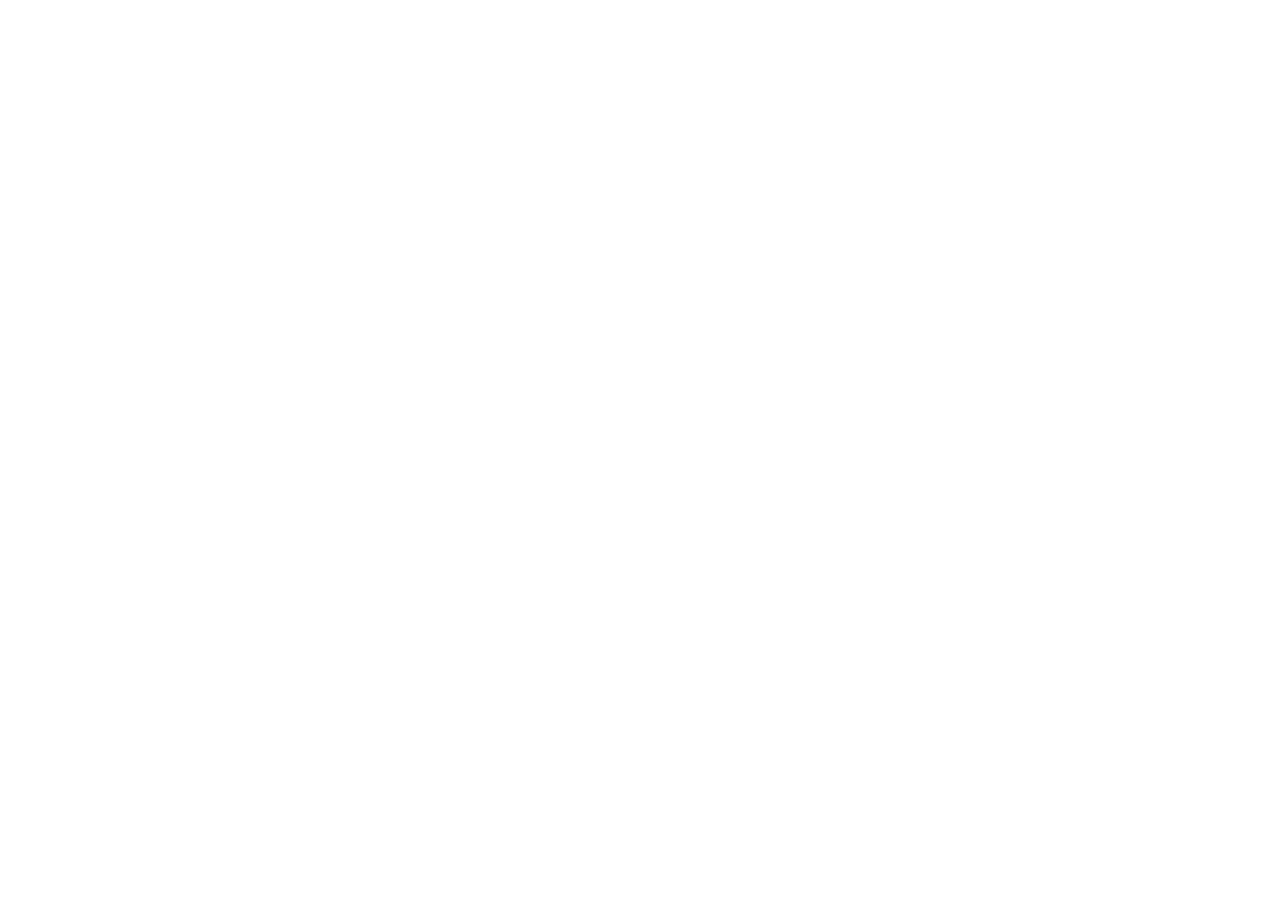
==== index.html @ 2794810e "first commit" ====
<!DOCTYPE html>
<html lang="en">
<head>
    <meta charset="UTF-8">
    <meta http-equiv="X-UA-Compatible" content="IE=edge">
    <meta name="viewport" content="width=device-width, initial-scale=1.0">
    <title>First Assignment</title>
</head>
<body>
    
</body>
</html>
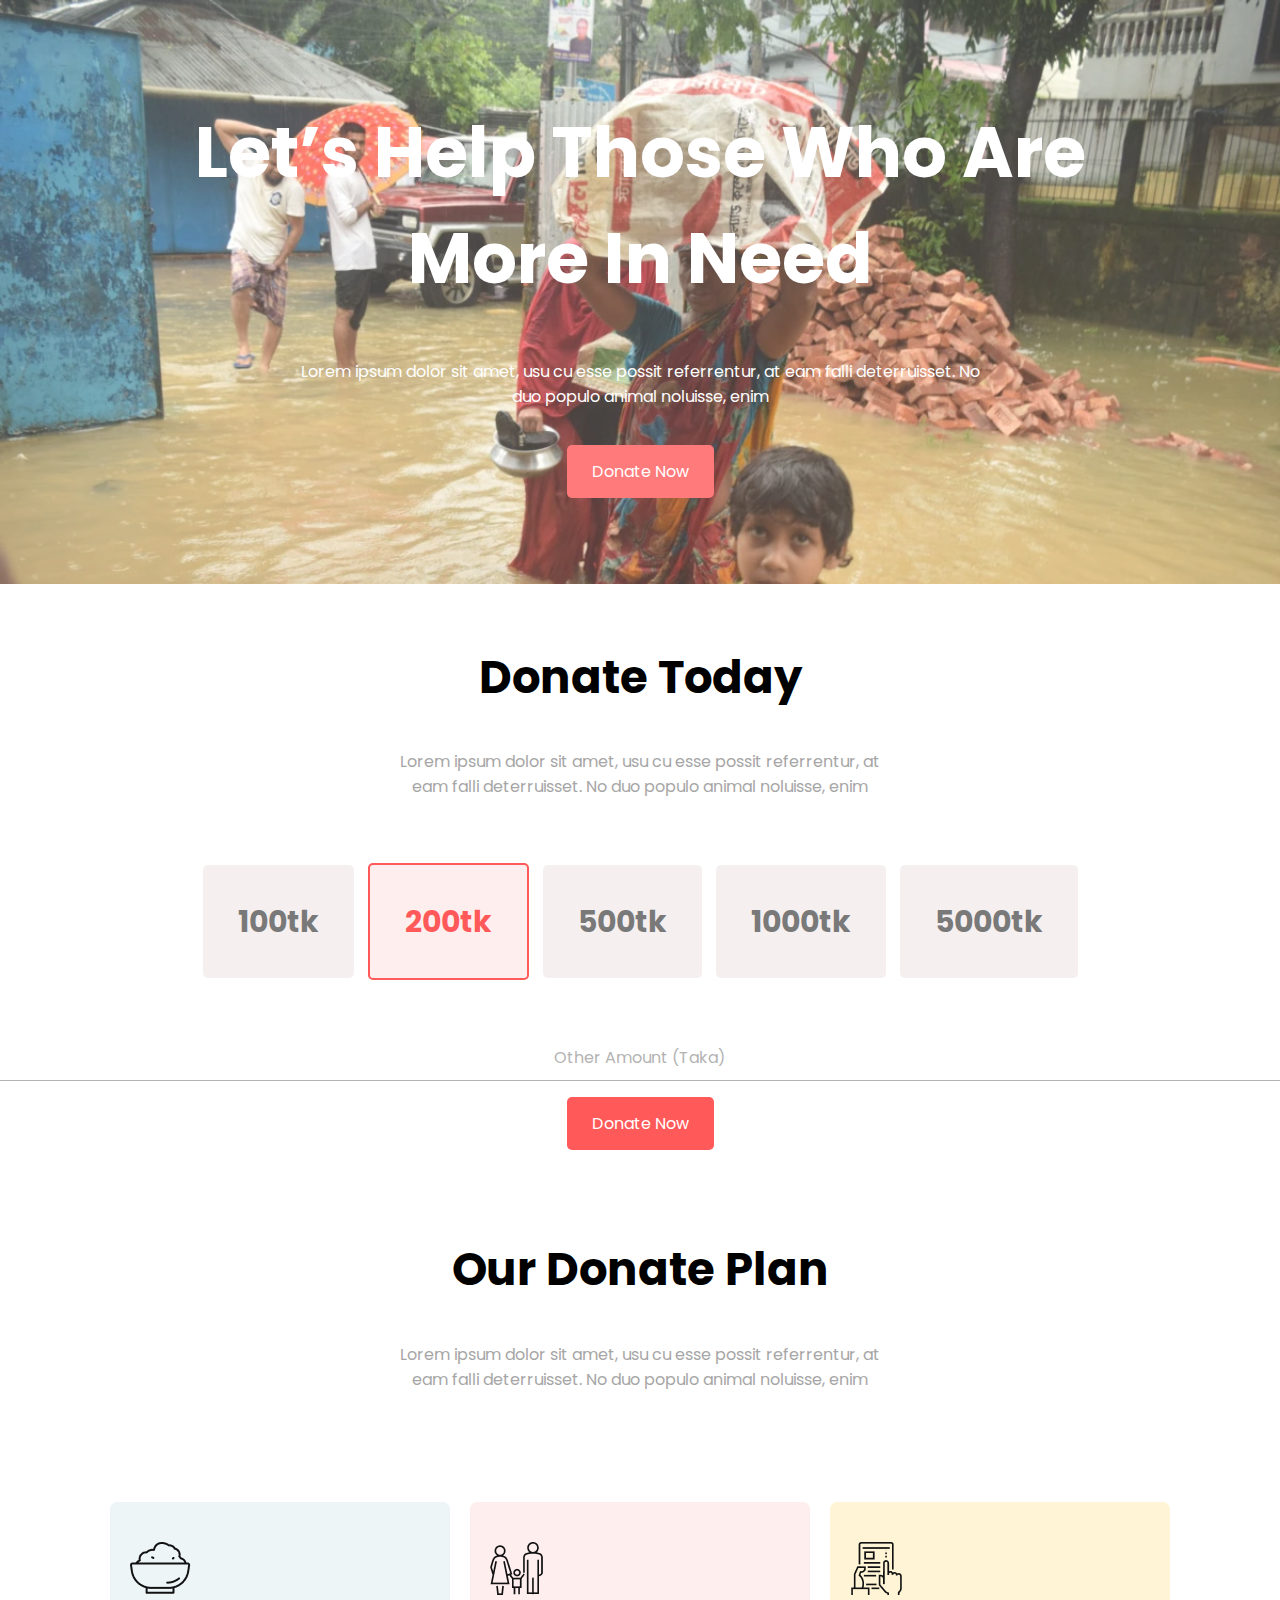
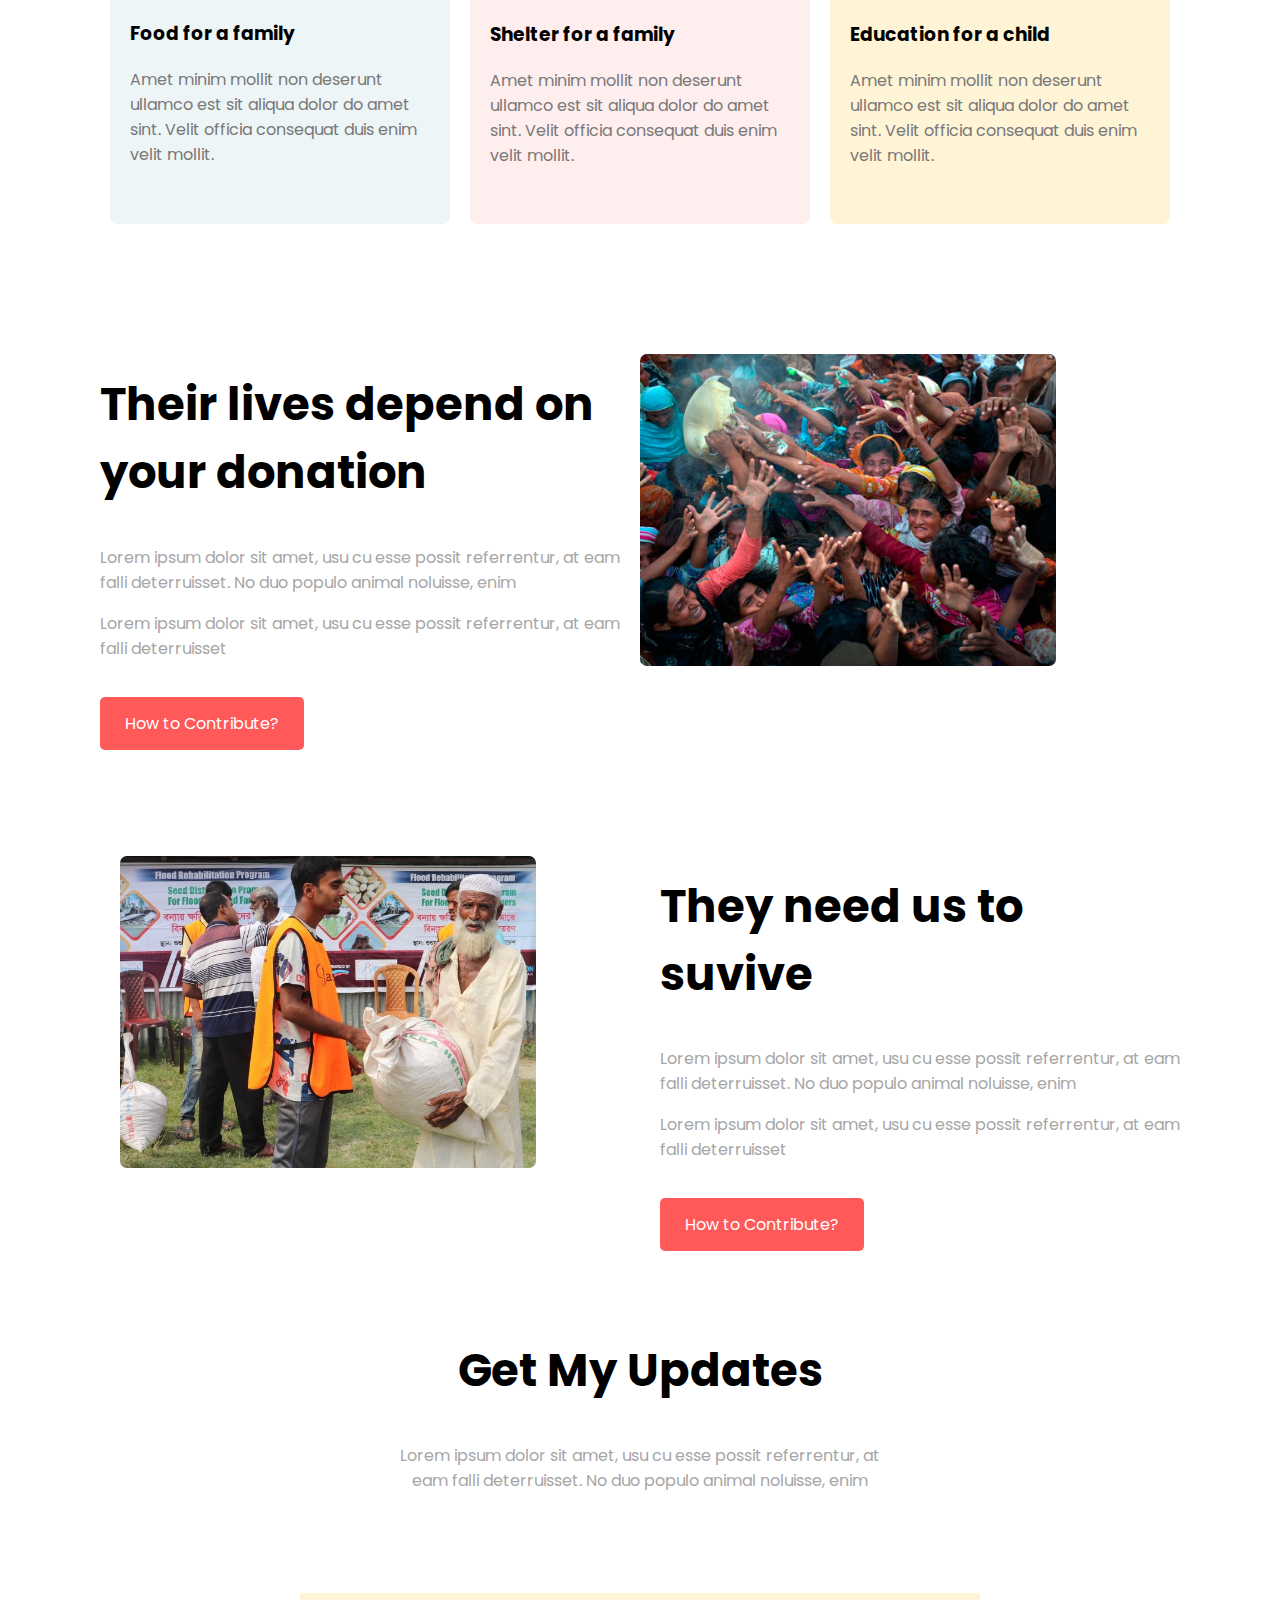
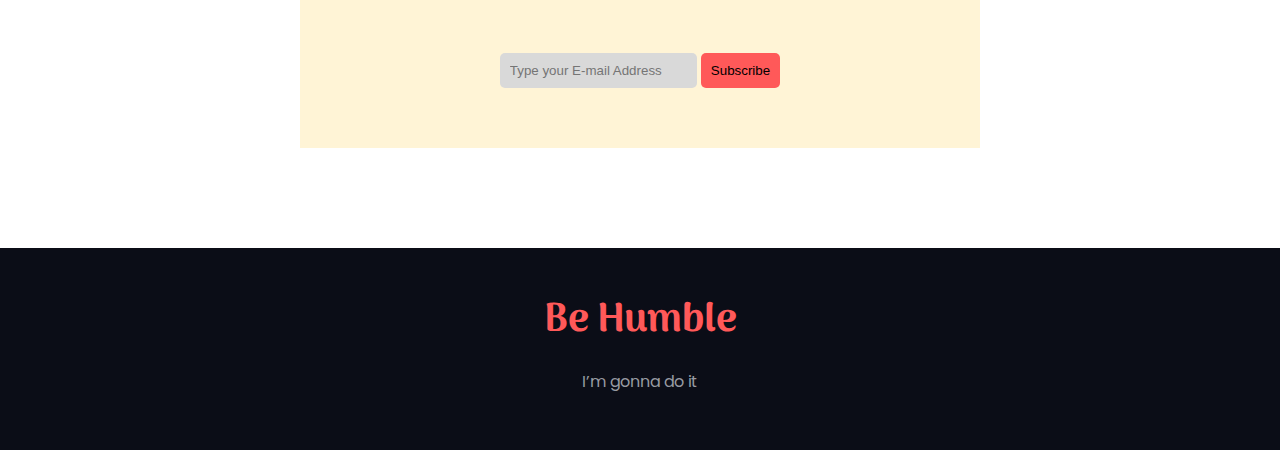
==== commit 1b95765d: "problems fixed" ====
--- a/index.html
+++ b/index.html
@@ -5,8 +5,135 @@
     <meta http-equiv="X-UA-Compatible" content="IE=edge">
     <meta name="viewport" content="width=device-width, initial-scale=1.0">
     <title>First Assignment</title>
+    <link rel="preconnect" href="https://fonts.googleapis.com">
+    <link rel="preconnect" href="https://fonts.gstatic.com" crossorigin>
+    <link href="https://fonts.googleapis.com/css2?family=Poppins&display=swap" rel="stylesheet">
+
+    <link rel="preconnect" href="https://fonts.googleapis.com">
+    <link rel="preconnect" href="https://fonts.gstatic.com" crossorigin>
+    <link href="https://fonts.googleapis.com/css2?family=Arima:wght@700&family=Poppins&display=swap" rel="stylesheet">
+    <link rel="stylesheet" href="style.css">
 </head>
 <body>
+    <!-- -------------------------------------------------------section first-------------------------------------------------------- -->
+    <header id="background-img" class="firs-section">
+        <div class="header-area">
+            <h1 id="head-title">Let’s Help Those Who Are More In Need</h1>
+            <p id="head-detail">Lorem ipsum dolor sit amet, usu cu esse possit referrentur, at eam falli
+            deterruisset. No duo populo animal noluisse, enim</p>
+            <a class="button-clickble" href="">Donate Now</a>
+        </div>
+    </header>
+    <!-- -------------------------------------------------------section two-------------------------------------------------------- -->
+    <section class="second-section">
+        <div>
+                    <div>
+                        <h2 class="donate-title">Donate Today</h2>
+                        <p class="donate-detail">Lorem ipsum dolor sit amet, usu cu esse possit referrentur, at eam falli
+                            deterruisset. No duo populo animal noluisse, enim</p>
+                    </div>
+                    <div>
+                        <span class="donate-amount">100tk</span>
+                        <span class="donate-amount" id="click-hover">200tk</span>
+                        <span class="donate-amount">500tk</span>
+                        <span class="donate-amount">1000tk</span>
+                        <span class="donate-amount">5000tk</span>
+                    </div>
+                    <p id="donate-taka">Other Amount (Taka)</p>
+                    <a class="button-clickble" href="">Donate Now</a>
+        </div>
+    </section>
+    <!-- -------------------------------------------------------section three-------------------------------------------------------- -->
+    <section class="second-section">
+        <div>
+            <h2 class="donate-title">Our Donate Plan</h2>
+            <p class="donate-detail">Lorem ipsum dolor sit amet, usu cu esse possit referrentur, at eam falli
+            deterruisset. No duo populo animal noluisse, enim</p>
+        </div>
+        <div class="donat-plan-all">
+            <div id="food" class="donat-plan">
+                <span><img src="icons/food.png" alt=""></span>
+                <h3>Food for a family</h3>
+                <p class="donate-plan-text">Amet minim mollit non deserunt
+                    ullamco est sit aliqua dolor do amet
+                    sint. Velit officia consequat duis enim
+                    velit mollit.</p>
+            </div>
+            <div id="shelter" class="donat-plan">
+                <span><img src="icons/shelter.png" alt=""></span>
+                <h3>Shelter for a family</h3>
+                <p class="donate-plan-text">Amet minim mollit non deserunt
+                ullamco est sit aliqua dolor do amet
+                sint. Velit officia consequat duis enim
+                velit mollit.</p>
+            </div>
+            <div class="donat-plan">
+                <span><img src="icons/Frame-1.png" alt=""></span>
+                <h3>Education for a child</h3>
+                <p class="donate-plan-text">Amet minim mollit non deserunt
+                ullamco est sit aliqua dolor do amet
+                sint. Velit officia consequat duis enim
+                velit mollit.</p>
+            </div>
+        </div>
+    </section>
+    <!-- -------------------------------------------------------section fourth-------------------------------------------------------- -->
+    <section class="section-fourth donat-plan-all">
+        <div class="donation">
+            <h2 class="donate-title">Their lives depend on
+            your donation</h2>
+            <p class="donation-detail">Lorem ipsum dolor sit amet, usu cu esse possit
+            referrentur, at eam falli deterruisset. No duo populo
+            animal noluisse, enim</p>
+            <p class="donation-detail">Lorem ipsum dolor sit amet, usu cu esse possit
+            referrentur, at eam falli deterruisset</p>
+            <div class="contribute-button">
+                <a class="button-clickble" href="">How to Contribute?</a>
+            </div>
+        </div>
+        <div class="images-adjust">
+            <img class="img-edit" src="images/donation6.jpg" alt="">
+        </div>
+    </section>
+    <!-- -------------------------------------------------------section fifth-------------------------------------------------------- -->
+        <section class="section-fourth donat-plan-all">
+            <div class="images-adjust">
+                <img class="img-edit" src="images/donation10.jpg" alt="">
+            </div>
+            <div class="donation">
+                <h2 class="donate-title">They need us
+                to suvive</h2>
+                <p class="donation-detail">Lorem ipsum dolor sit amet, usu cu esse possit
+                    referrentur, at eam falli deterruisset. No duo populo
+                    animal noluisse, enim</p>
+                <p class="donation-detail">Lorem ipsum dolor sit amet, usu cu esse possit
+                    referrentur, at eam falli deterruisset</p>
+                <div class="contribute-button">
+                    <a class="button-clickble" href="">How to Contribute?</a>
+                </div>
+            </div>
+            
+        </section>
+    <!-- -------------------------------------------------------section sixth-------------------------------------------------------- -->
+   
+    <section class="second-section">
+        <div>
+            <h2 class="donate-title">Get My Updates</h2>
+            <p class="donate-detail">Lorem ipsum dolor sit amet, usu cu esse possit referrentur, at eam falli
+            deterruisset. No duo populo animal noluisse, enim</p>
+        </div>
+        <div id="e-mail-box">
+            <input type="email" name="email" id="email" placeholder="Type your E-mail Address">
+            <button>Subscribe</button>
+        </div>
+    </section>
     
 </body>
+    <!-- -------------------------------------------------------Footer section-------------------------------------------------------- -->
+    <footer class="footer-section">
+        <div>
+            <h3 id="footer-head">Be Humble</h3>
+            <p id="footer-detail">I’m gonna do it</p>
+        </div>
+    </footer>
 </html>--- a/style.css
+++ b/style.css
@@ -0,0 +1,158 @@
+body{
+    font-family: 'Poppins', sans-serif;
+    margin: 0;
+}
+.firs-section{
+    background-size: cover;
+    background-repeat: no-repeat;
+    margin-bottom: 60px;
+    text-align: center;
+    padding-bottom: 100px;
+}
+#background-img{
+        background-image: url(images/donation14.webp);
+        opacity: 80%;
+}
+#head-title{
+    font-size: 70px;
+    text-align: center;
+    color: white;
+    padding: 0 150px;
+    padding-top: 100px;
+    margin-top: 0;
+}
+#head-detail{
+    color: white;
+    padding: 0 300px;
+    margin-bottom: 50px;
+}
+
+
+.button-clickble{
+    background-color: #FF5959;
+    color: white;
+    text-decoration: none;
+    padding: 15px 25px;
+    border-radius: 5px;
+    margin-top: px;
+}
+
+/* ----------------------------------------------------------------second Area--------------------------------------------------------------------------- */
+.second-section{
+    text-align: center;
+    margin-bottom: 100px;
+}
+.donate-title{
+    font-size: 45px;
+    font-weight: bold;
+}
+.donate-detail{
+    color: #A6A6A6;
+    padding: 0 390px;
+    margin-bottom: 100px;
+}
+.donate-amount{
+    padding: 35px;
+    margin: 5px;
+    background-color: #ebe0e080;
+    border-radius: 5px;
+    font-size: 30px;
+    font-weight: bold;
+    color: #797979;
+}
+#click-hover{
+    border: 2px solid #FF5959;
+    color: #FF5959;
+    background-color: #FFEEEE;
+}
+#donate-taka{
+    margin-top: 100px;
+    color: #B3B3B3;
+    padding-bottom: 10px;
+    border-bottom: 1px solid #B3B3B3;
+    margin-bottom: 30px;
+}
+/* ----------------------------------------------------------------third Area--------------------------------------------------------------------------- */
+.donat-plan-all{
+    display: flex;
+    margin: 0 100px;
+    
+}
+.donat-plan{
+    margin: 10px;
+    padding: 40px 20px;
+    text-align: left;
+    border-radius: 7px;
+    background-color: #FFF4D6;
+}
+.donate-plan-text{
+    color: #787878;
+}
+#food{
+    background-color: #EDF5F6;
+}
+#shelter{
+    background-color: #FFEEEE;
+}
+
+
+/* ----------------------------------------------------------------fourth Area--------------------------------------------------------------------------- */
+.section-fourth{
+    /* display: flex; */
+    margin-bottom: 100px;
+}
+.donation{
+    width: 50%;
+}
+.images-adjust{
+    width: 50%;
+    margin: 20px;
+}
+.donation-detail{
+    color: #A6A6A6;
+}
+.img-edit{
+    width: 80%;
+    border-radius: 7px;
+}
+.contribute-button{
+    margin-top: 50px;
+}
+
+/* ----------------------------------------------------------------Fifth Area--------------------------------------------------------------------------- */
+/* ----------------------------------------------------------------sixth Area--------------------------------------------------------------------------- */
+#e-mail-box {
+    margin: 0px 300px;
+    padding: 60px 150px;
+    background-color: #FFF4D6;
+}
+
+input {
+    padding: 10px;
+    border: none;
+    border-radius: 5px;
+    background-color: #D9D9D9;
+}
+
+button {
+    padding: 10px;
+    border: none;
+    border-radius: 5px;
+    background-color: #FF5959;
+}
+/* ----------------------------------------------------------------Footer Area--------------------------------------------------------------------------- */
+.footer-section{
+    background-color: #0B0D17;
+    text-align: center;
+    padding: 40px 0;
+}
+#footer-head{
+    font-family: 'Arima', cursive;
+    /* font-family: 'Poppins', sans-serif; */
+    font-size: 40px;
+    color: #FF5959;
+    margin: 0;
+}
+#footer-detail{
+    color: #989BA2;
+}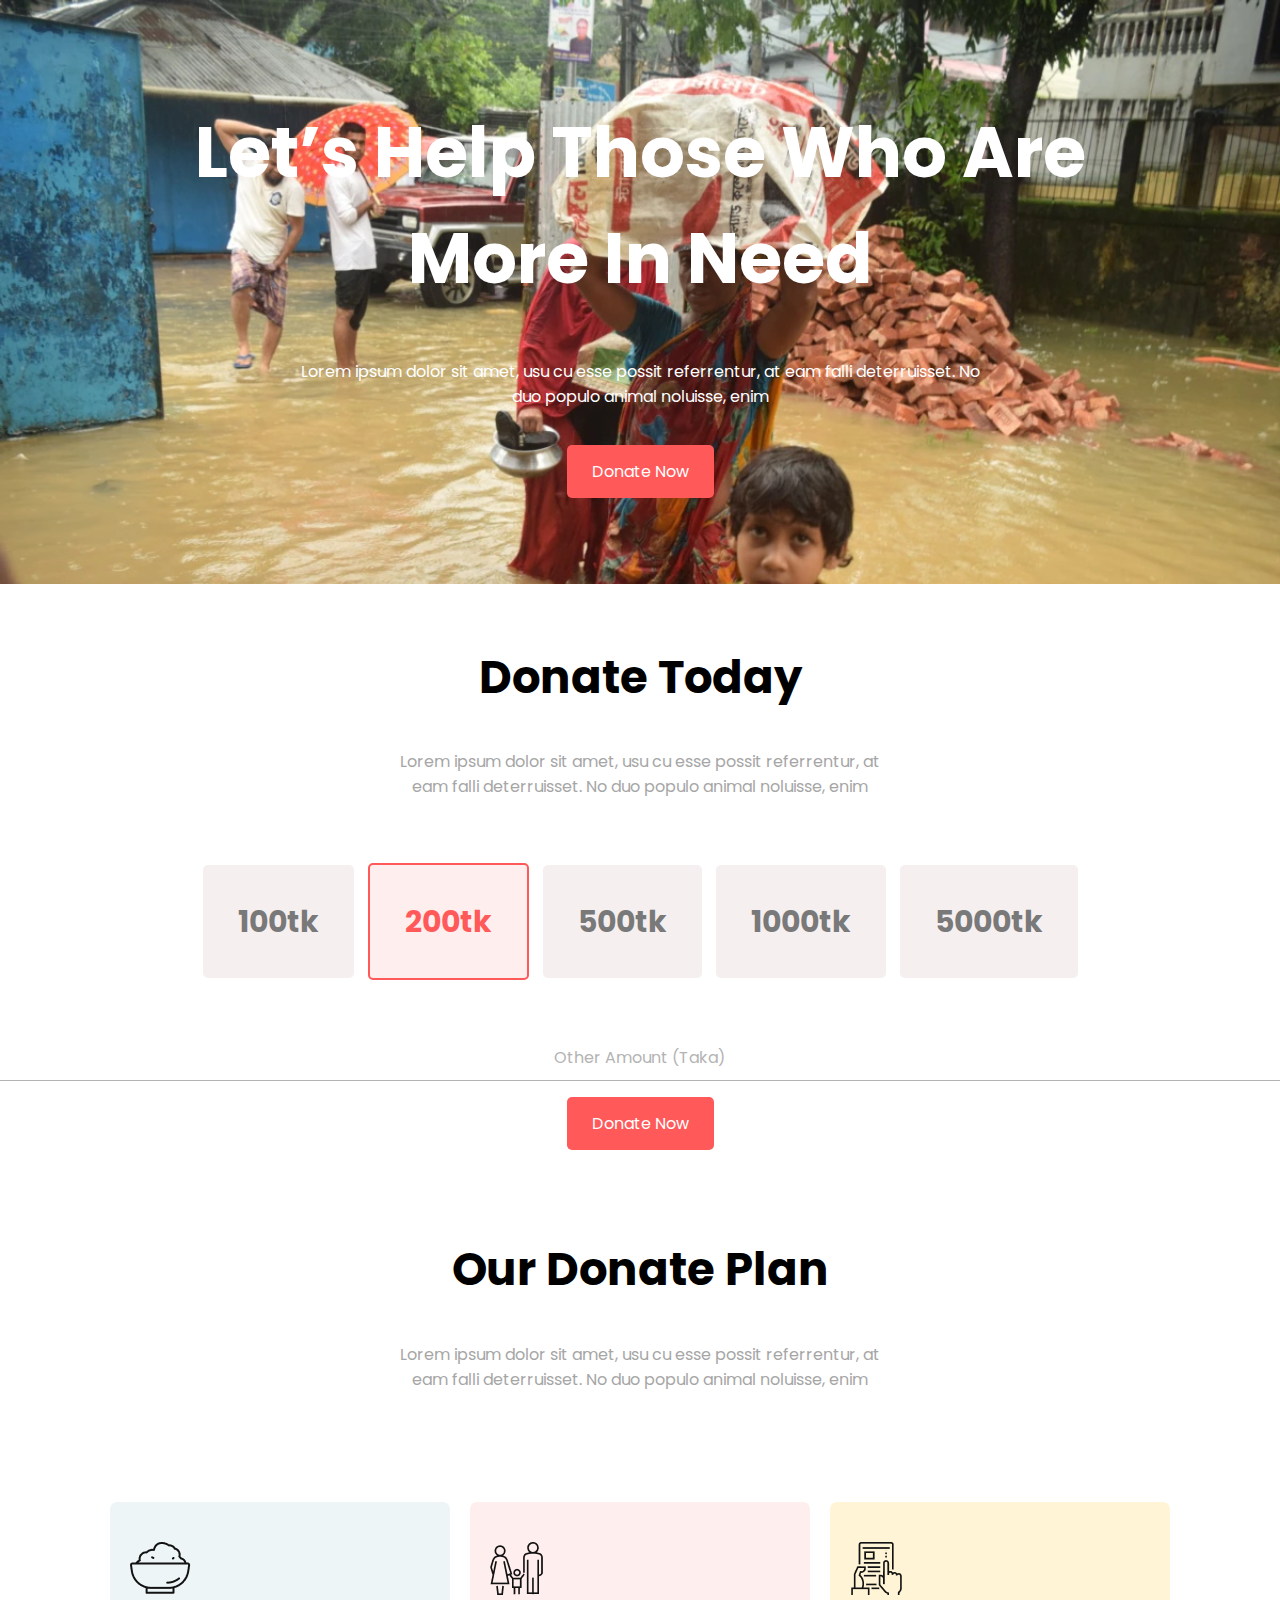
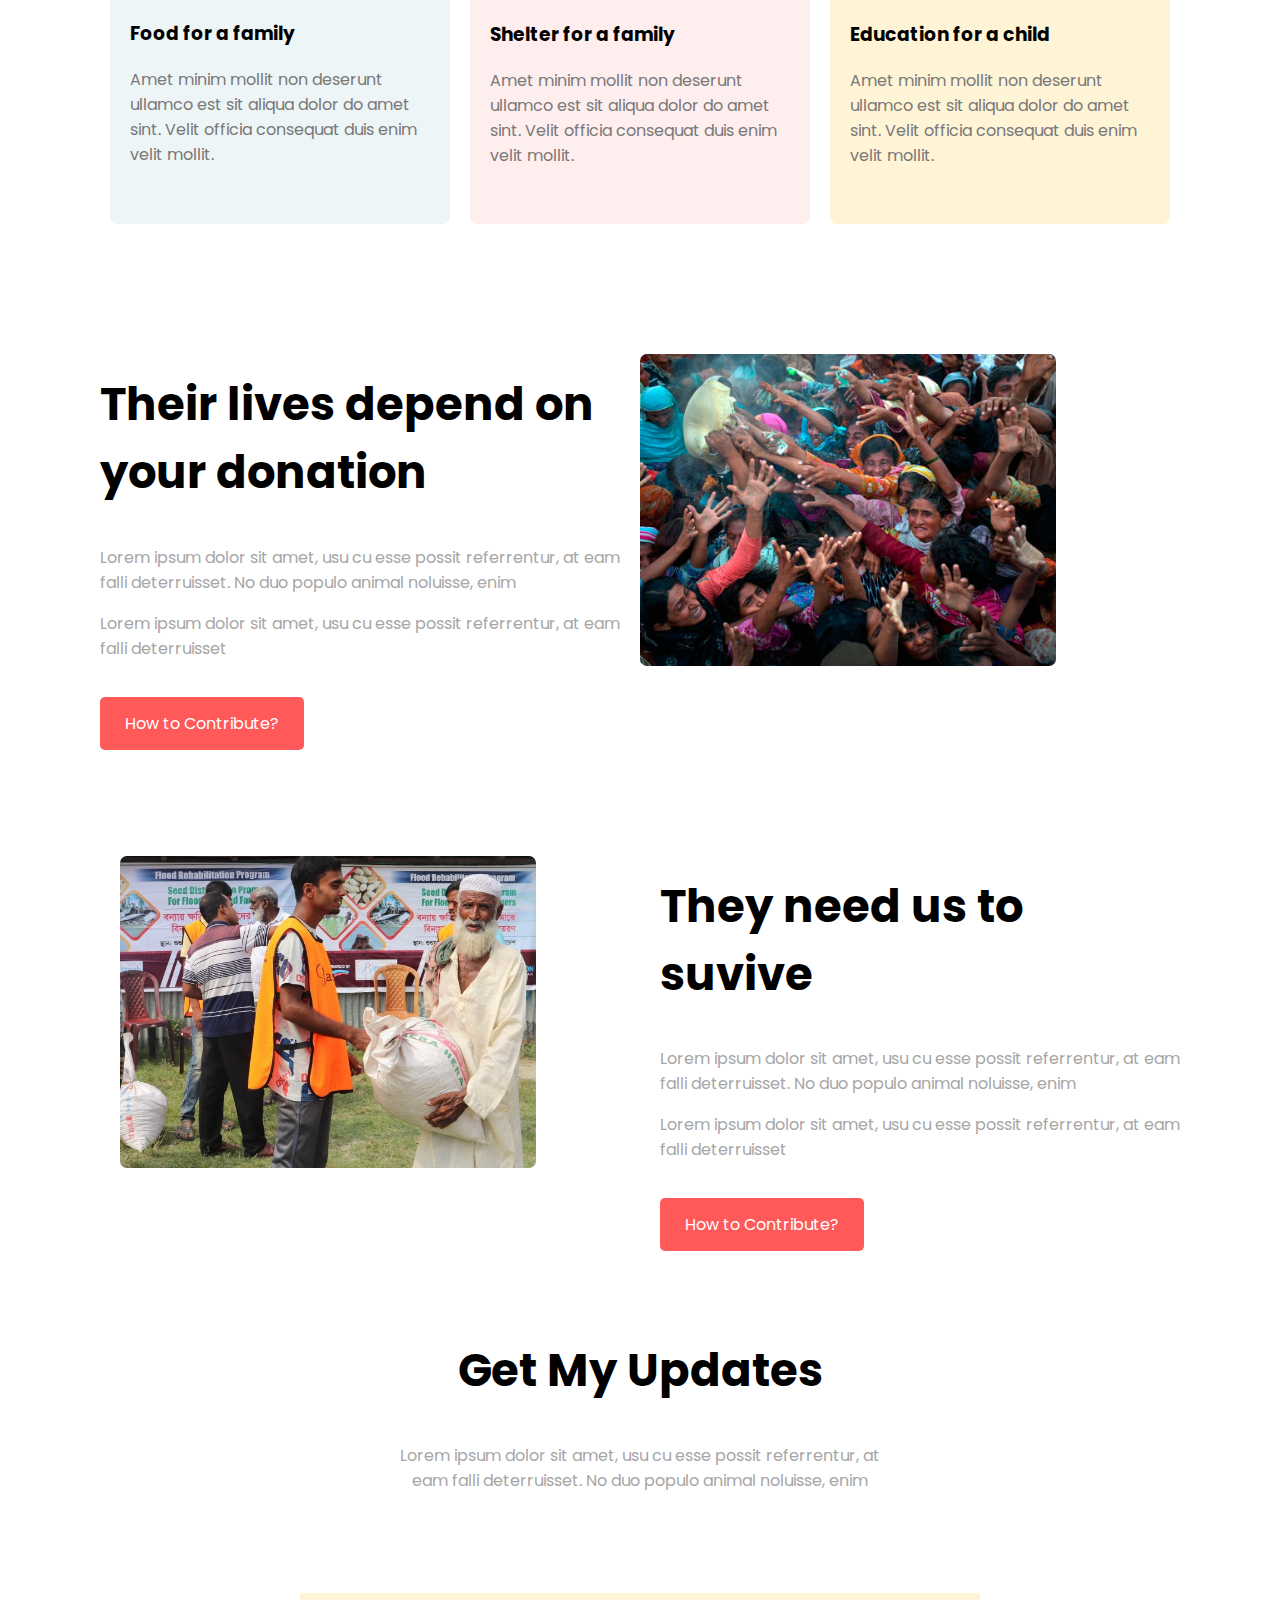
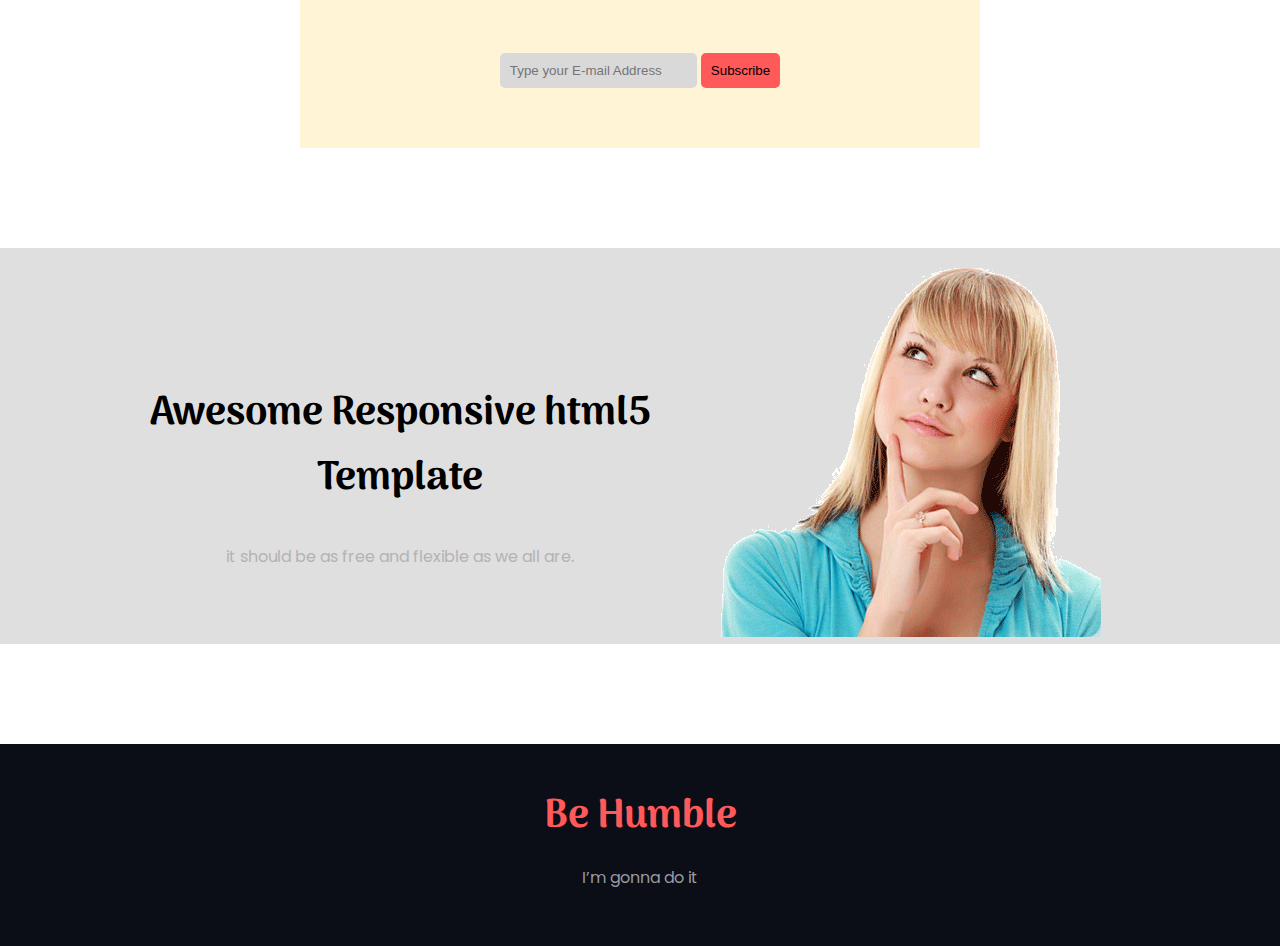
==== commit 15f69d55: "code added" ====
--- a/index.html
+++ b/index.html
@@ -127,6 +127,16 @@
             <button>Subscribe</button>
         </div>
     </section>
+    <!-- -------------------------------------------------------extra section-------------------------------------------------------- -->
+    <section class="template">
+        <div class="donation left-side">
+            <h2 class="template-title">Awesome Responsive html5 Template</h2>
+            <p class="texes">it should be as free and flexible as we all are.</p>
+        </div>
+        <div>
+            <img src="images/girls_PNG6474.png" alt="girls-thinking">
+        </div>
+    </section>
     
 </body>
     <!-- -------------------------------------------------------Footer section-------------------------------------------------------- -->
--- a/style.css
+++ b/style.css
@@ -8,10 +8,11 @@
     margin-bottom: 60px;
     text-align: center;
     padding-bottom: 100px;
+    
 }
 #background-img{
         background-image: url(images/donation14.webp);
-        opacity: 80%;
+        
 }
 #head-title{
     font-size: 70px;
@@ -140,6 +141,26 @@
     border-radius: 5px;
     background-color: #FF5959;
 }
+
+/* ----------------------------------------------------------------Footer Area--------------------------------------------------------------------------- */
+.template{
+    display: flex;
+    background-color: #DFDFDF;
+    padding-top: 20px;
+    text-align: center;
+    margin-bottom: 100px;
+}
+.left-side{
+    margin-top: 80px;
+    padding-left: 80px;
+}
+.template-title{
+    font-size: 40px;
+    font-family: 'Arima', cursive;
+}
+.texes{
+    color:#B3B3B3;
+}
 /* ----------------------------------------------------------------Footer Area--------------------------------------------------------------------------- */
 .footer-section{
     background-color: #0B0D17;
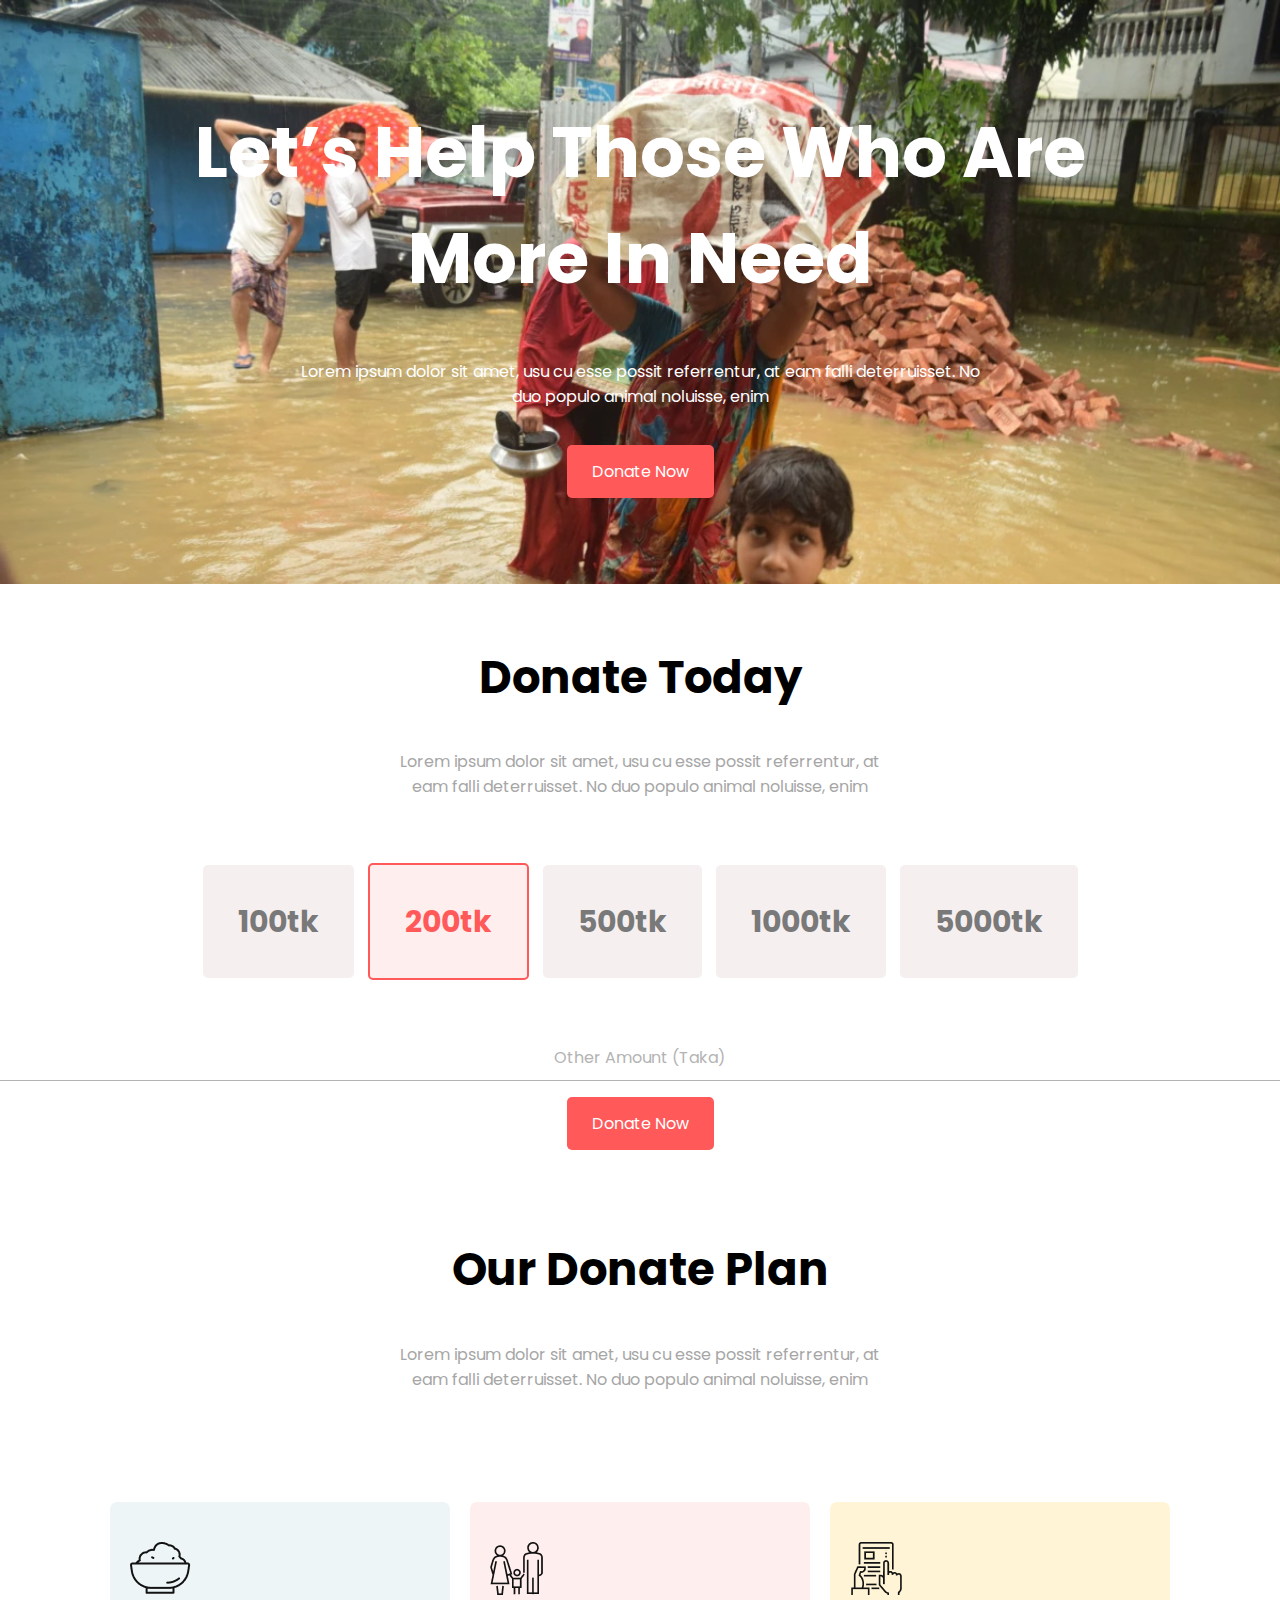
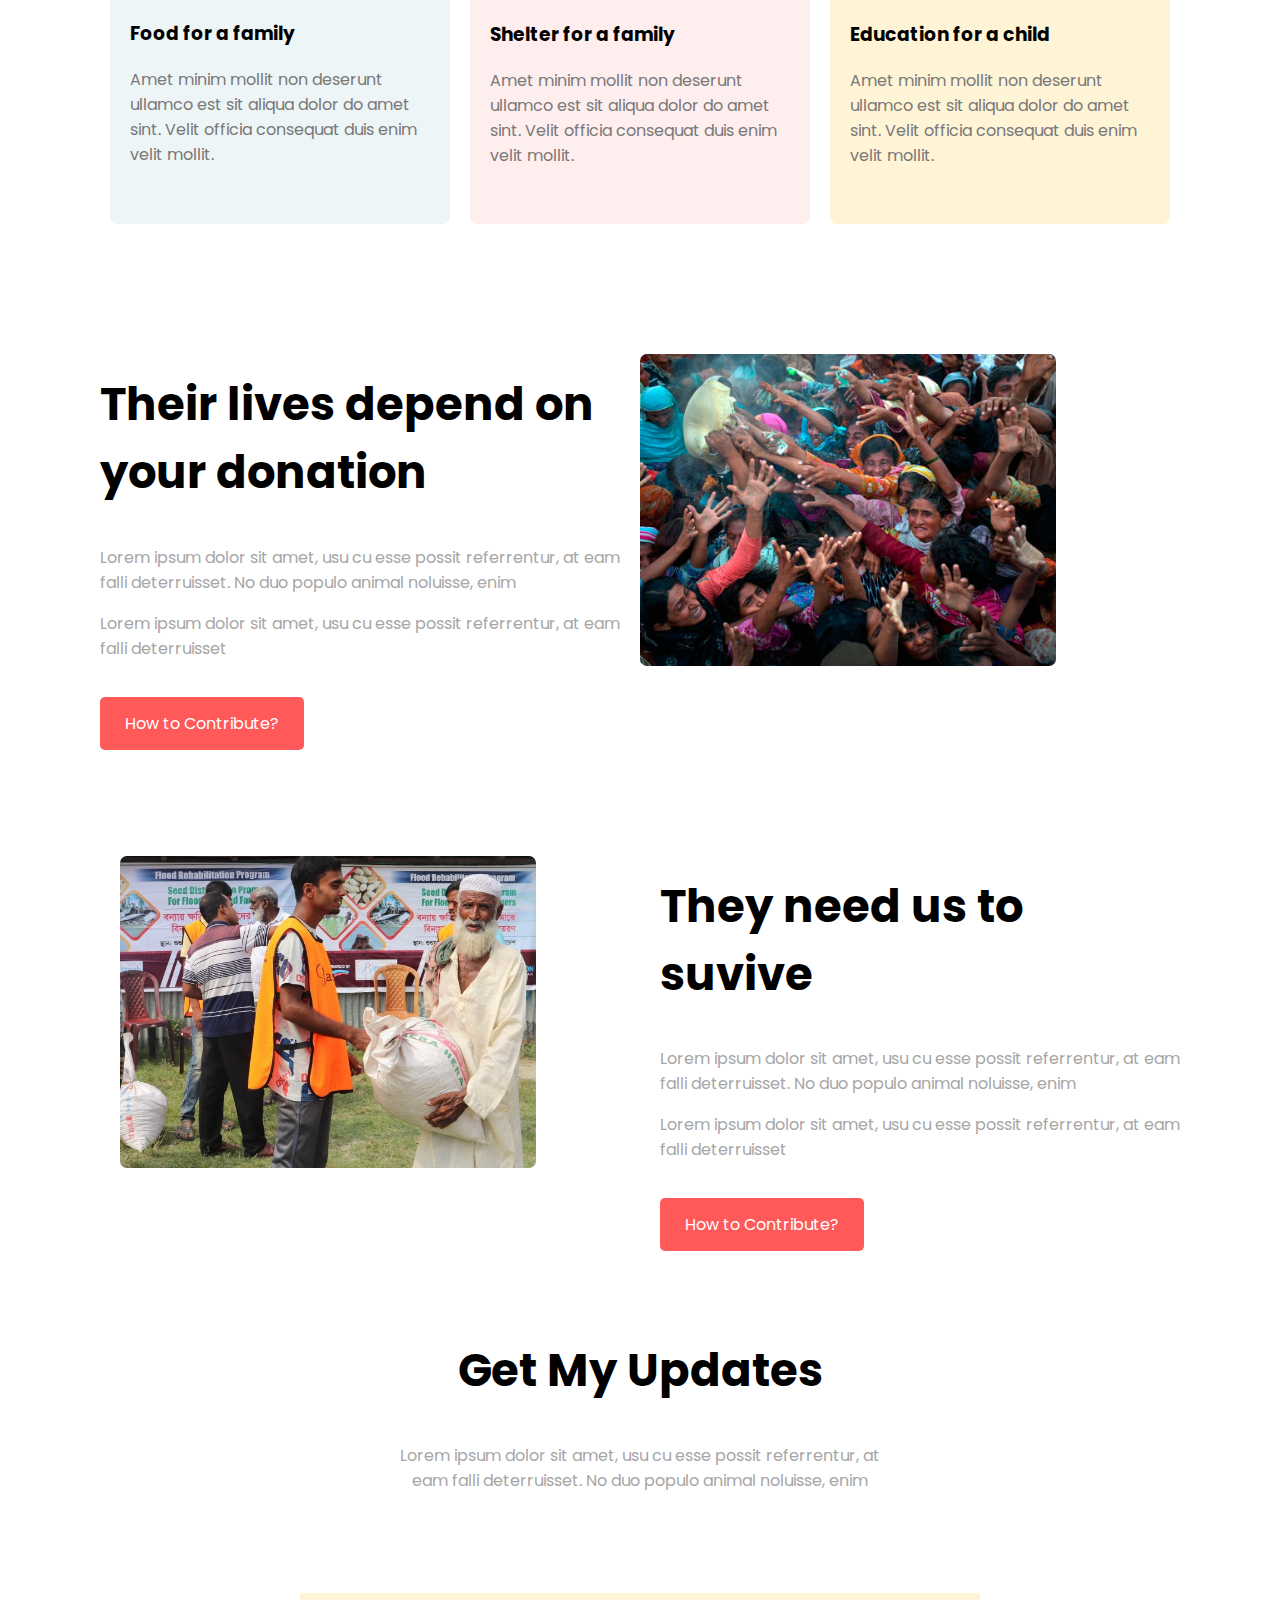
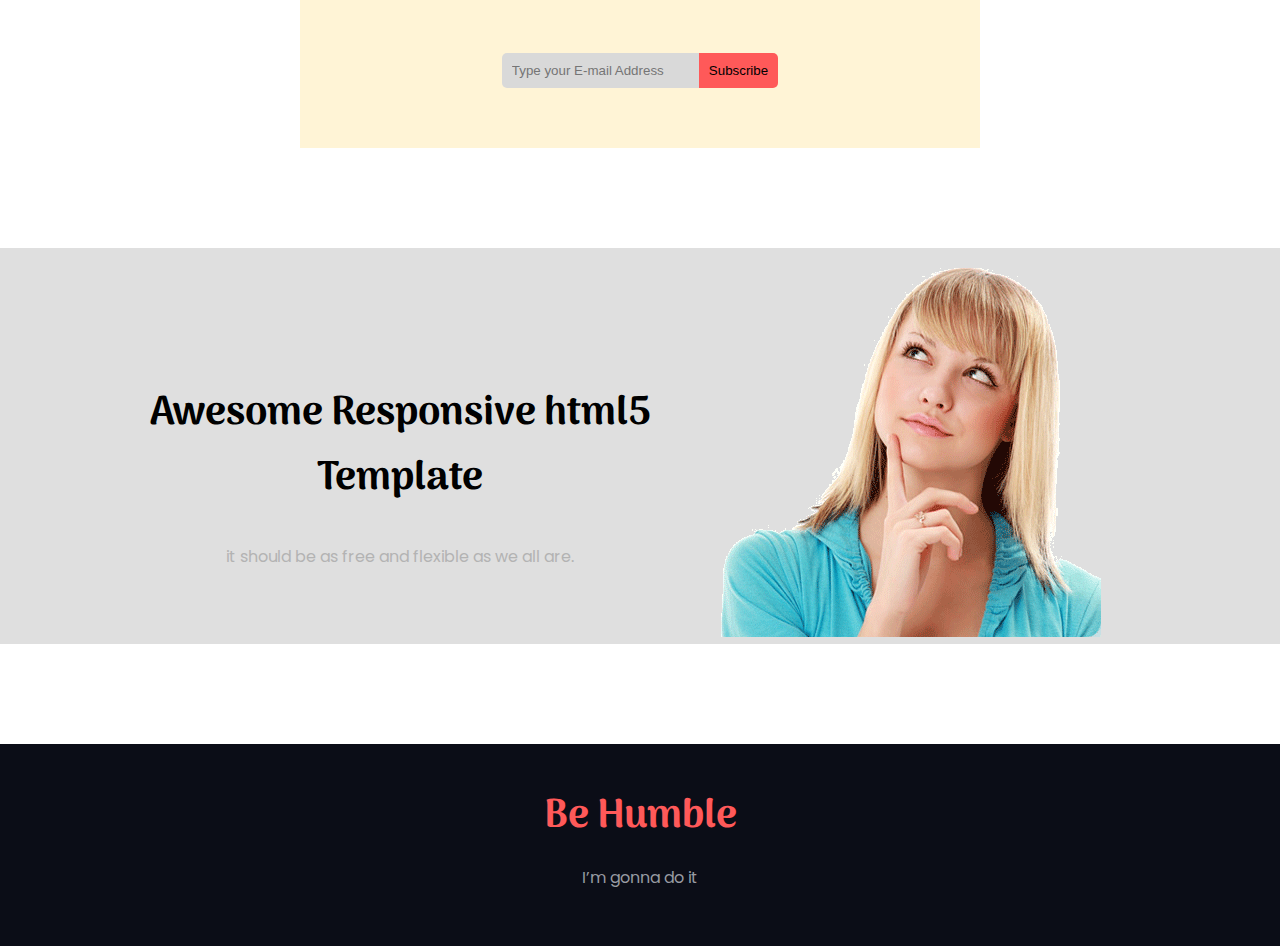
==== commit b91e003f: "problem solved" ====
--- a/index.html
+++ b/index.html
@@ -123,8 +123,8 @@
             deterruisset. No duo populo animal noluisse, enim</p>
         </div>
         <div id="e-mail-box">
-            <input type="email" name="email" id="email" placeholder="Type your E-mail Address">
-            <button>Subscribe</button>
+            <input type="email" name="email" id="email" placeholder="Type your E-mail Address"><button type="submit" class="btn">Subscribe</button>
+            
         </div>
     </section>
     <!-- -------------------------------------------------------extra section-------------------------------------------------------- -->
--- a/style.css
+++ b/style.css
@@ -131,18 +131,19 @@
 input {
     padding: 10px;
     border: none;
-    border-radius: 5px;
+    border-radius: 5px 0 0 5px;
     background-color: #D9D9D9;
+    /* margin-right: -4px; */
 }
 
 button {
     padding: 10px;
     border: none;
-    border-radius: 5px;
+    border-radius: 0 5px 5px 0;
     background-color: #FF5959;
 }
 
-/* ----------------------------------------------------------------Footer Area--------------------------------------------------------------------------- */
+/* ----------------------------------------------------------------extra Area--------------------------------------------------------------------------- */
 .template{
     display: flex;
     background-color: #DFDFDF;
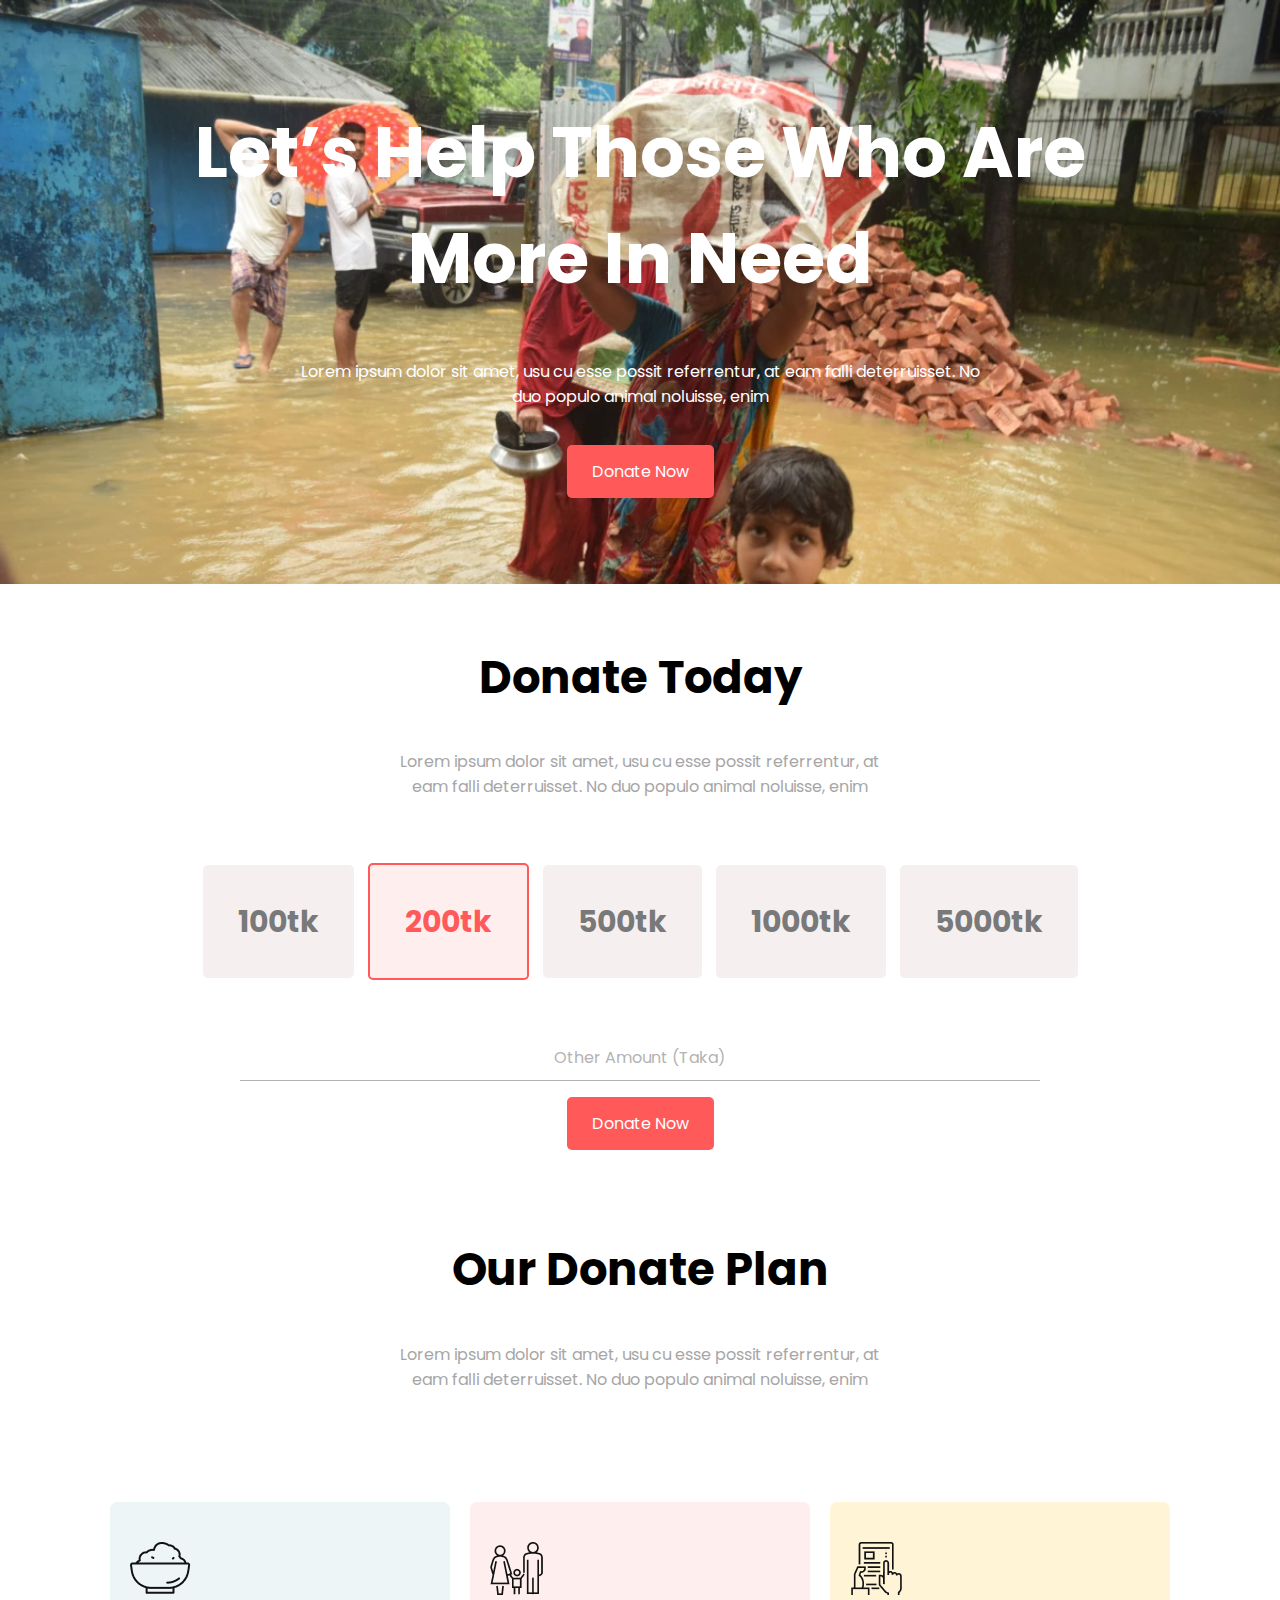
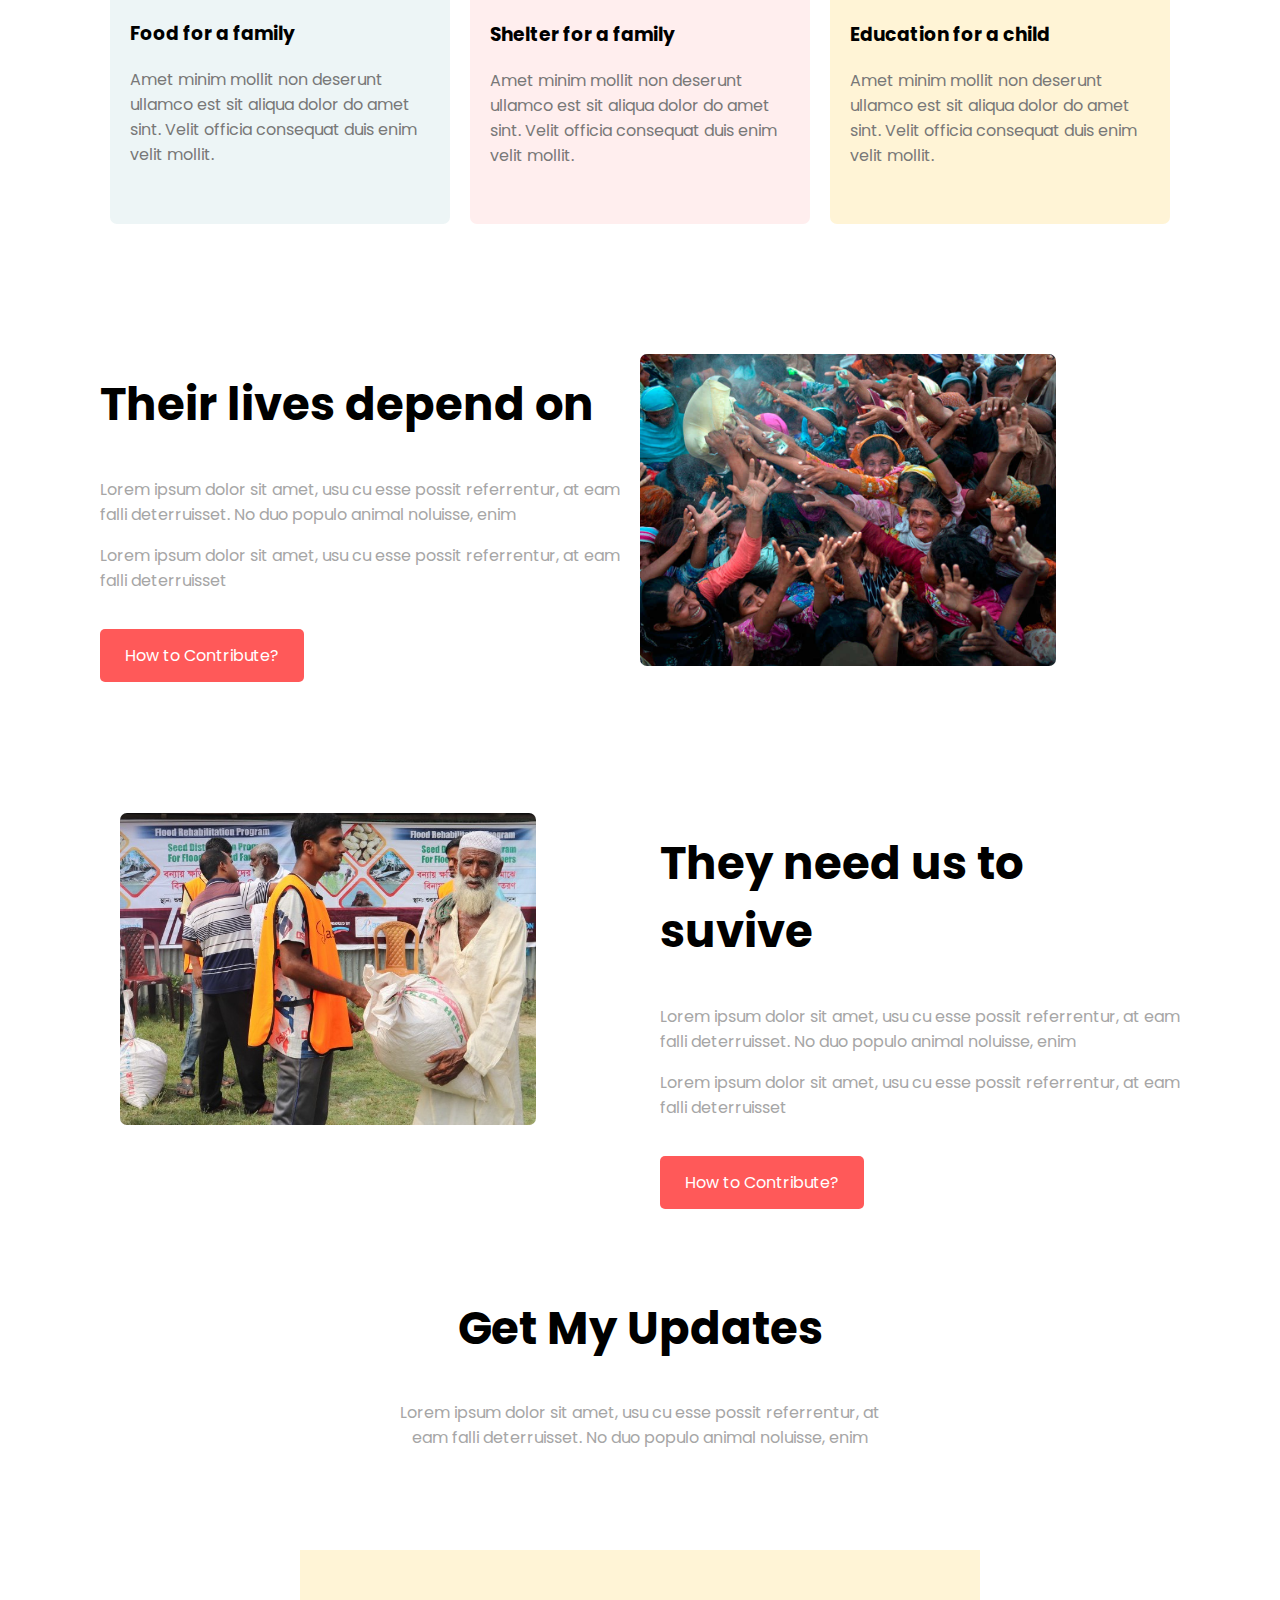
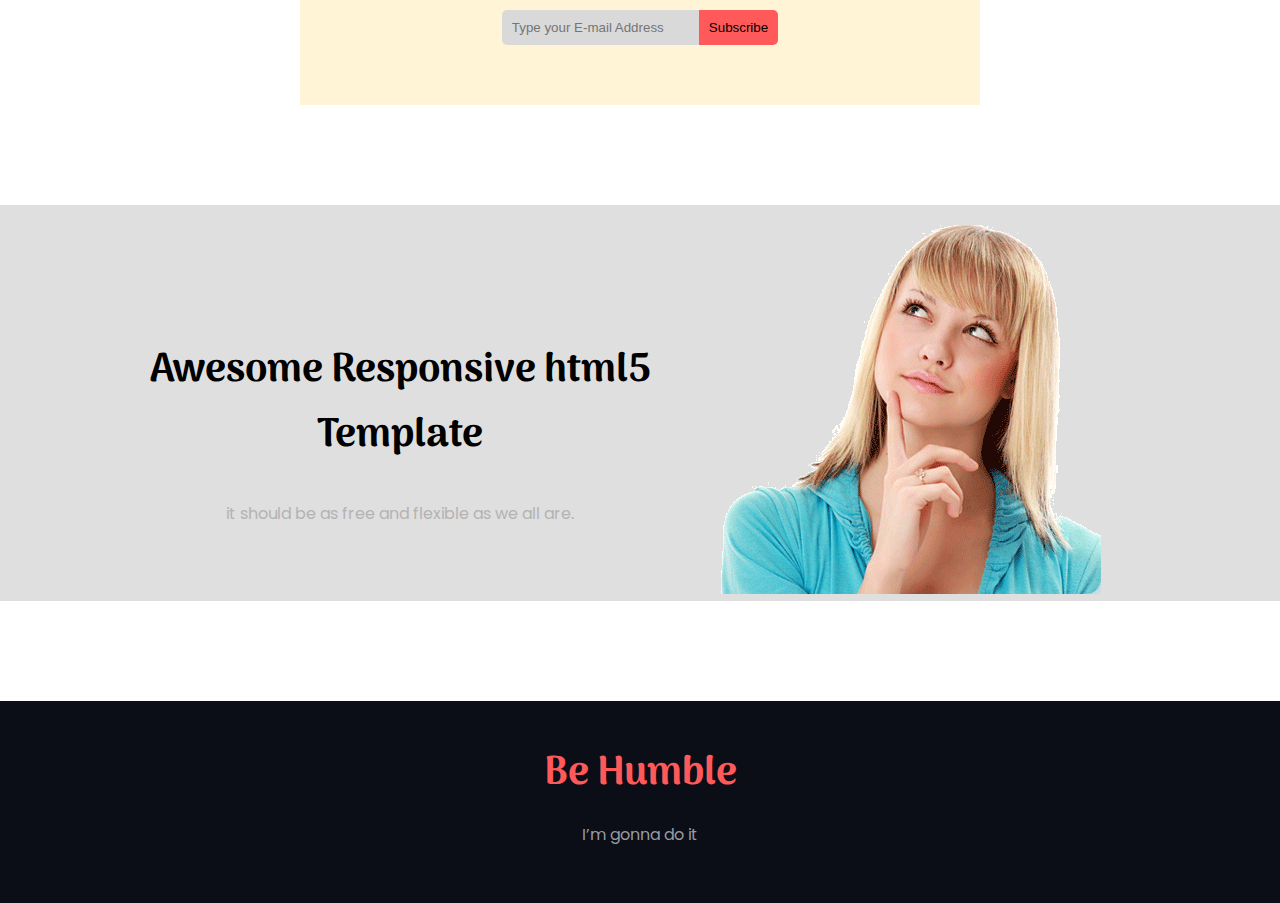
==== commit 71098d88: "edited" ====
--- a/index.html
+++ b/index.html
@@ -80,8 +80,7 @@
     <!-- -------------------------------------------------------section fourth-------------------------------------------------------- -->
     <section class="section-fourth donat-plan-all">
         <div class="donation">
-            <h2 class="donate-title">Their lives depend on
-            your donation</h2>
+            <h2 class="donate-title">Their lives depend on</h2>
             <p class="donation-detail">Lorem ipsum dolor sit amet, usu cu esse possit
             referrentur, at eam falli deterruisset. No duo populo
             animal noluisse, enim</p>
--- a/style.css
+++ b/style.css
@@ -72,6 +72,8 @@
     padding-bottom: 10px;
     border-bottom: 1px solid #B3B3B3;
     margin-bottom: 30px;
+    margin-right: 240px;
+    margin-left: 240px;
 }
 /* ----------------------------------------------------------------third Area--------------------------------------------------------------------------- */
 .donat-plan-all{
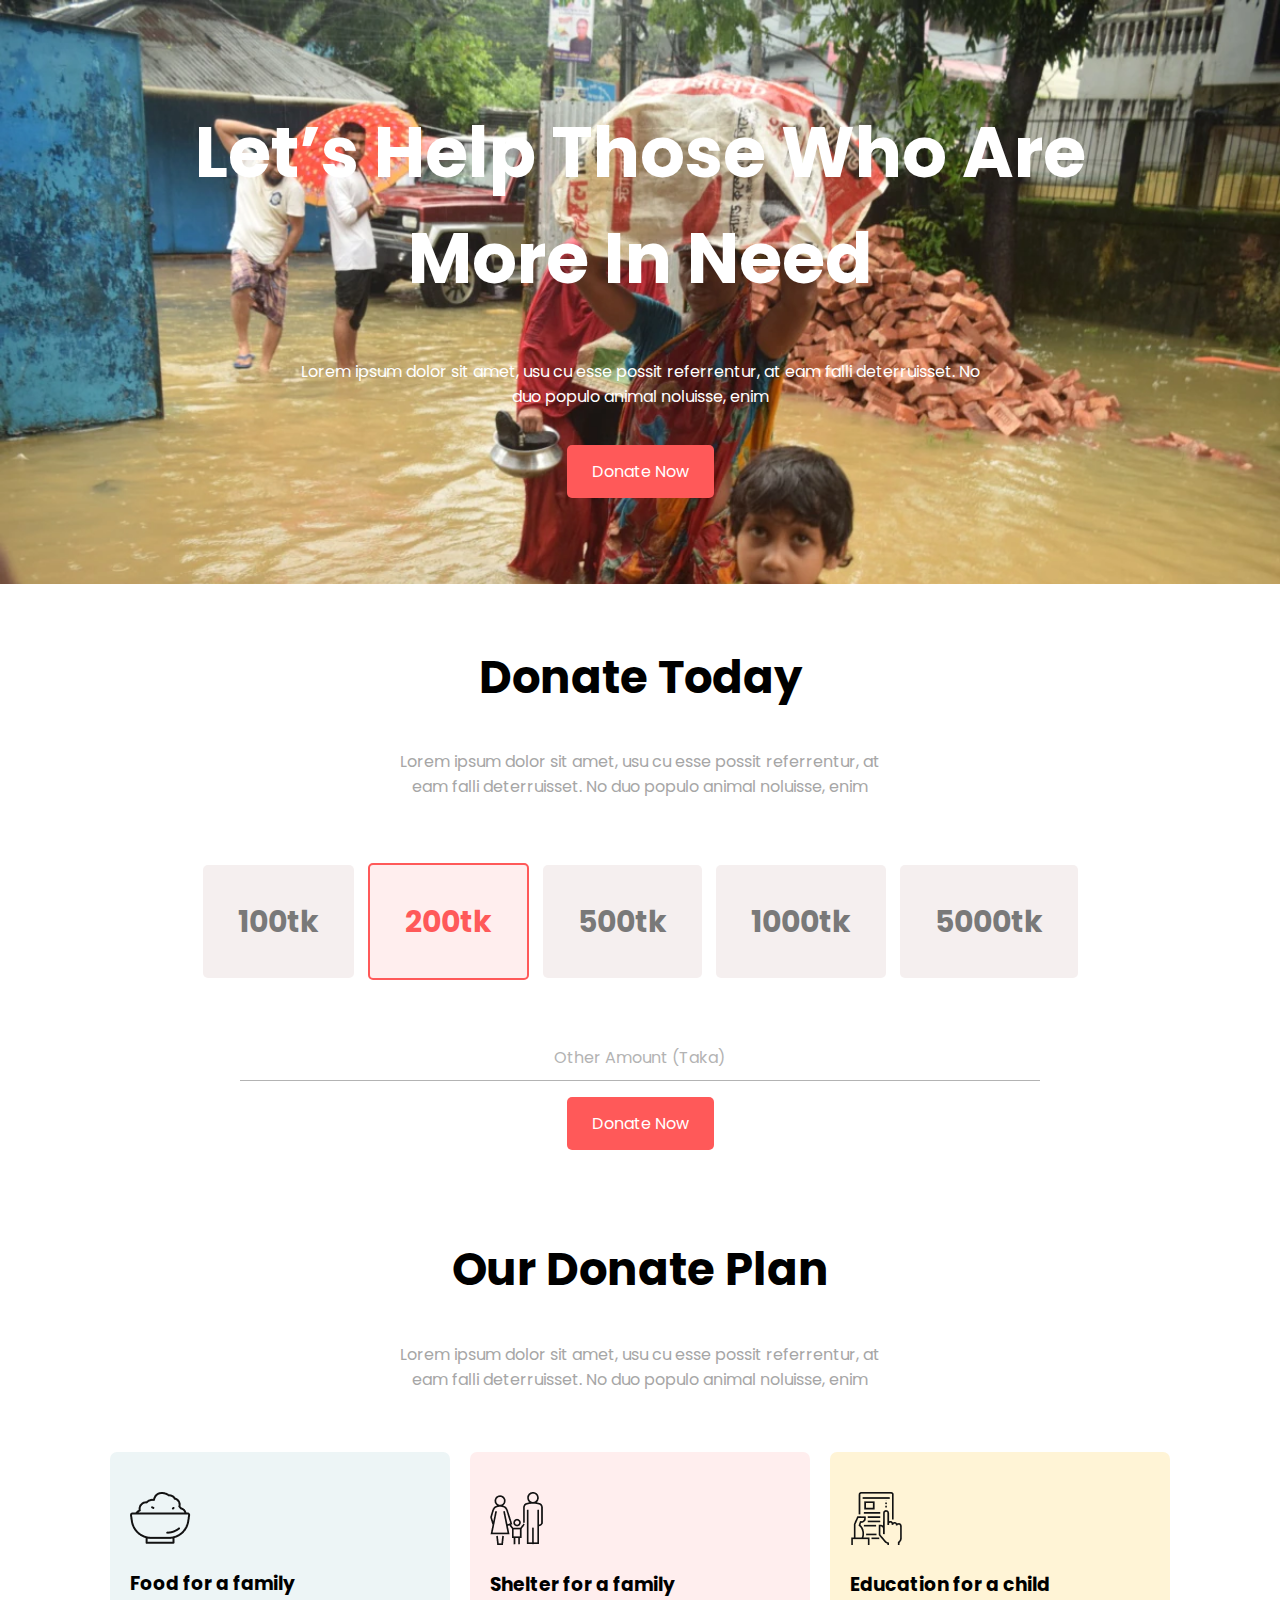
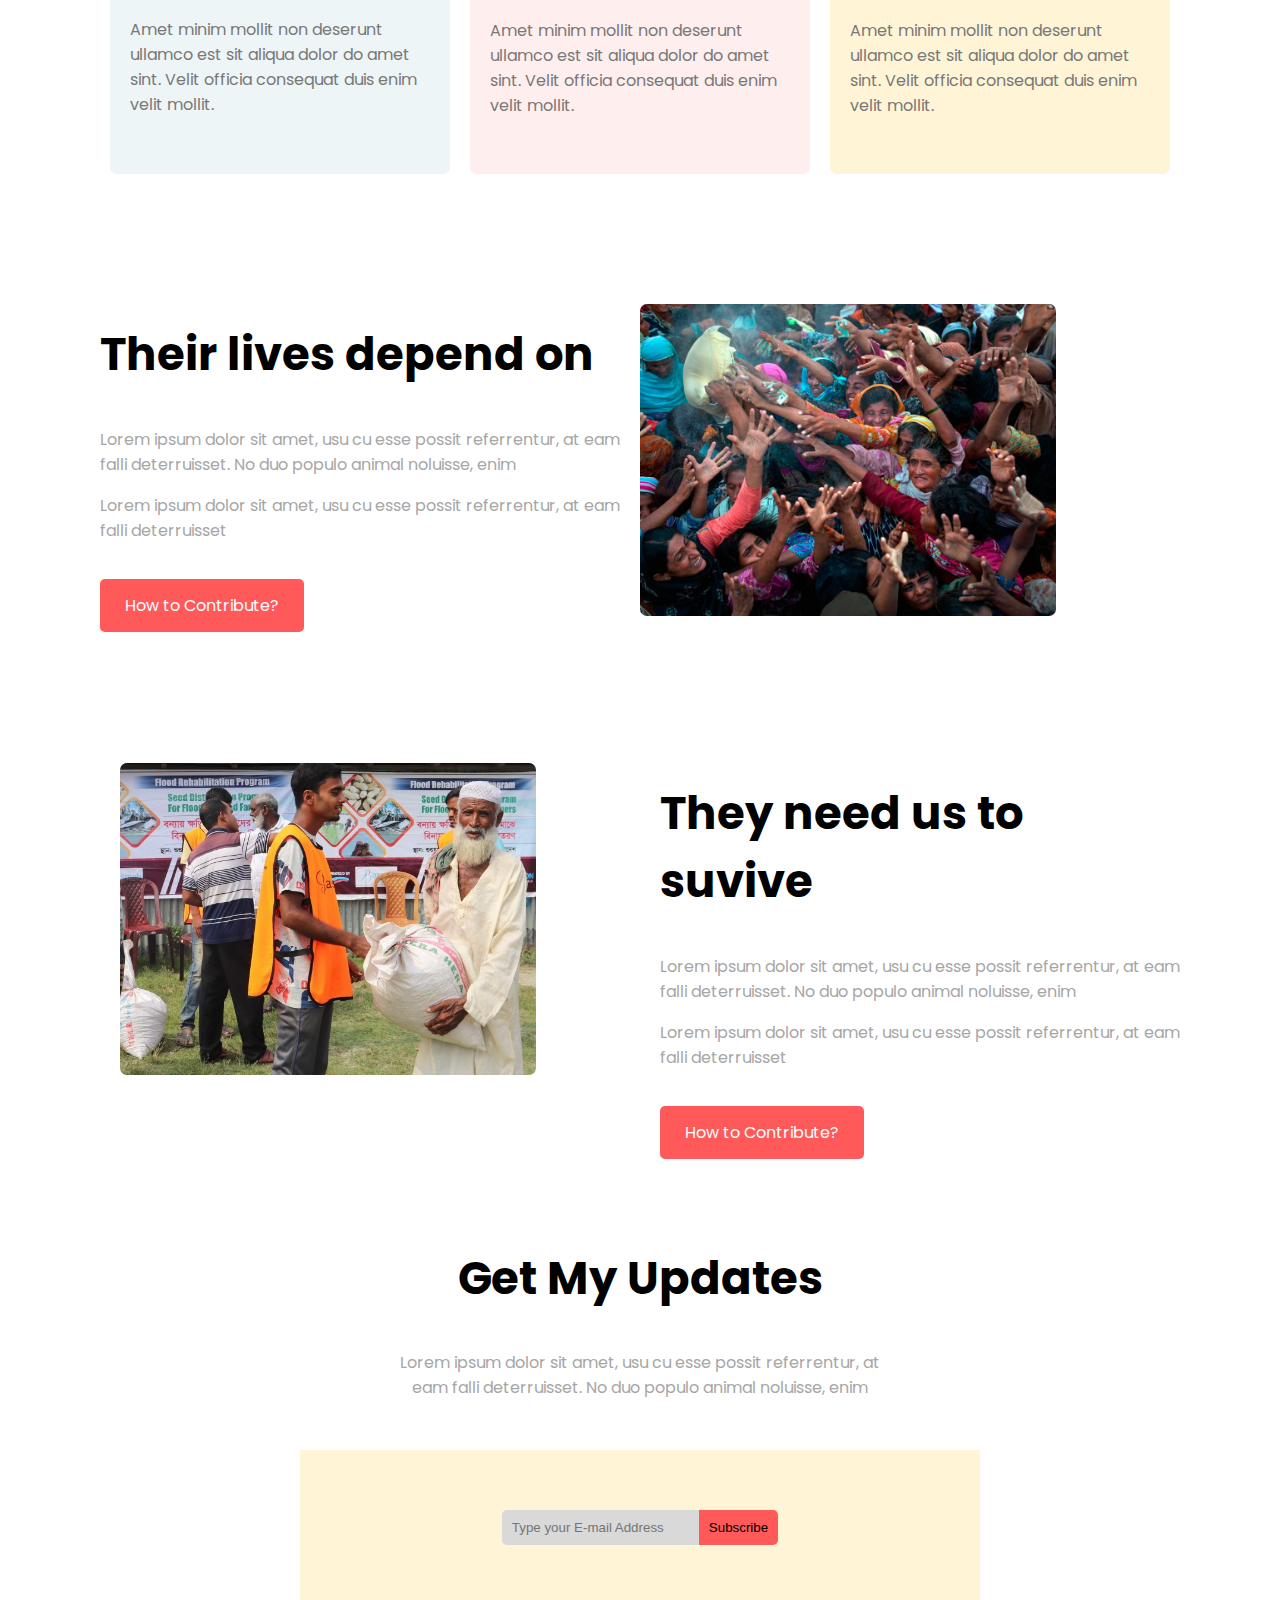
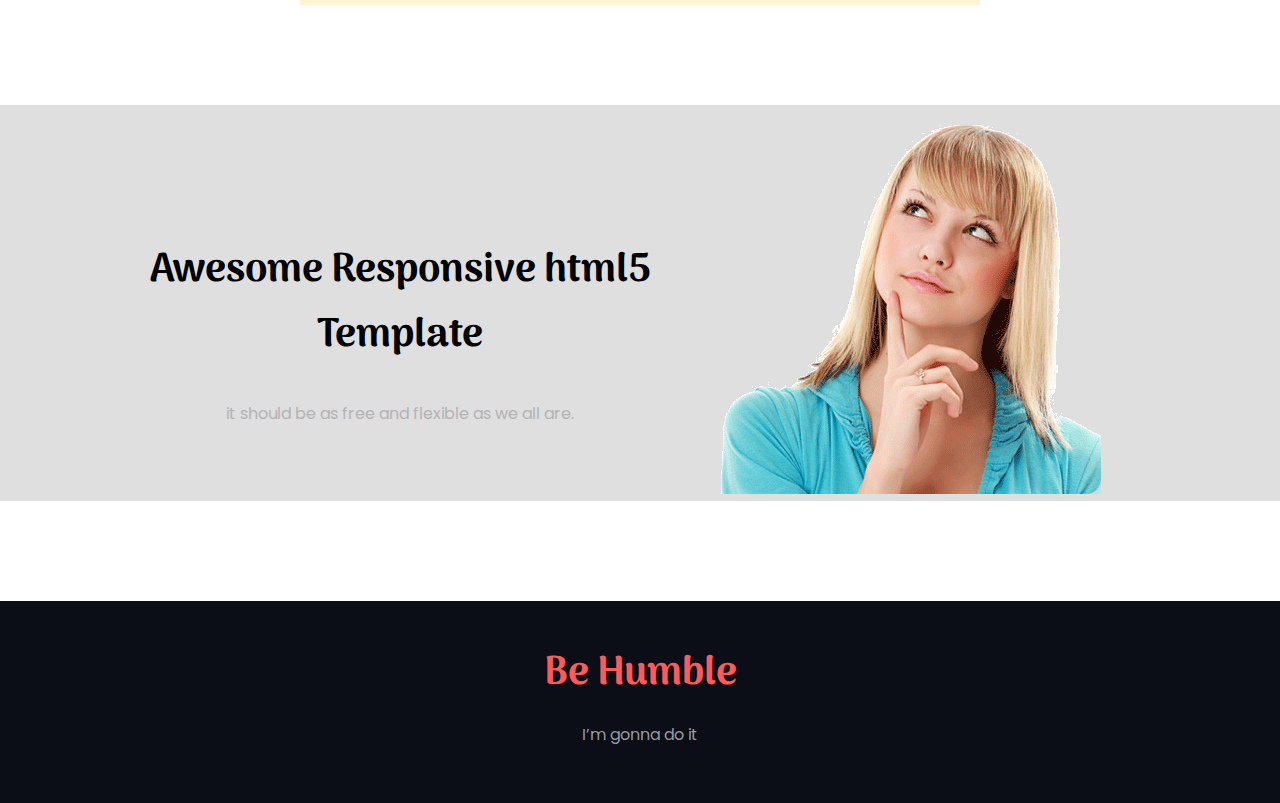
==== commit 74c9c68d: "edited new" ====
--- a/index.html
+++ b/index.html
@@ -32,7 +32,7 @@
                         <p class="donate-detail">Lorem ipsum dolor sit amet, usu cu esse possit referrentur, at eam falli
                             deterruisset. No duo populo animal noluisse, enim</p>
                     </div>
-                    <div>
+                    <div class="all-donate">
                         <span class="donate-amount">100tk</span>
                         <span class="donate-amount" id="click-hover">200tk</span>
                         <span class="donate-amount">500tk</span>
--- a/style.css
+++ b/style.css
@@ -50,7 +50,10 @@
 .donate-detail{
     color: #A6A6A6;
     padding: 0 390px;
-    margin-bottom: 100px;
+    margin-bottom: 50px;
+}
+.all-donate{
+    margin: 100px;
 }
 .donate-amount{
     padding: 35px;
